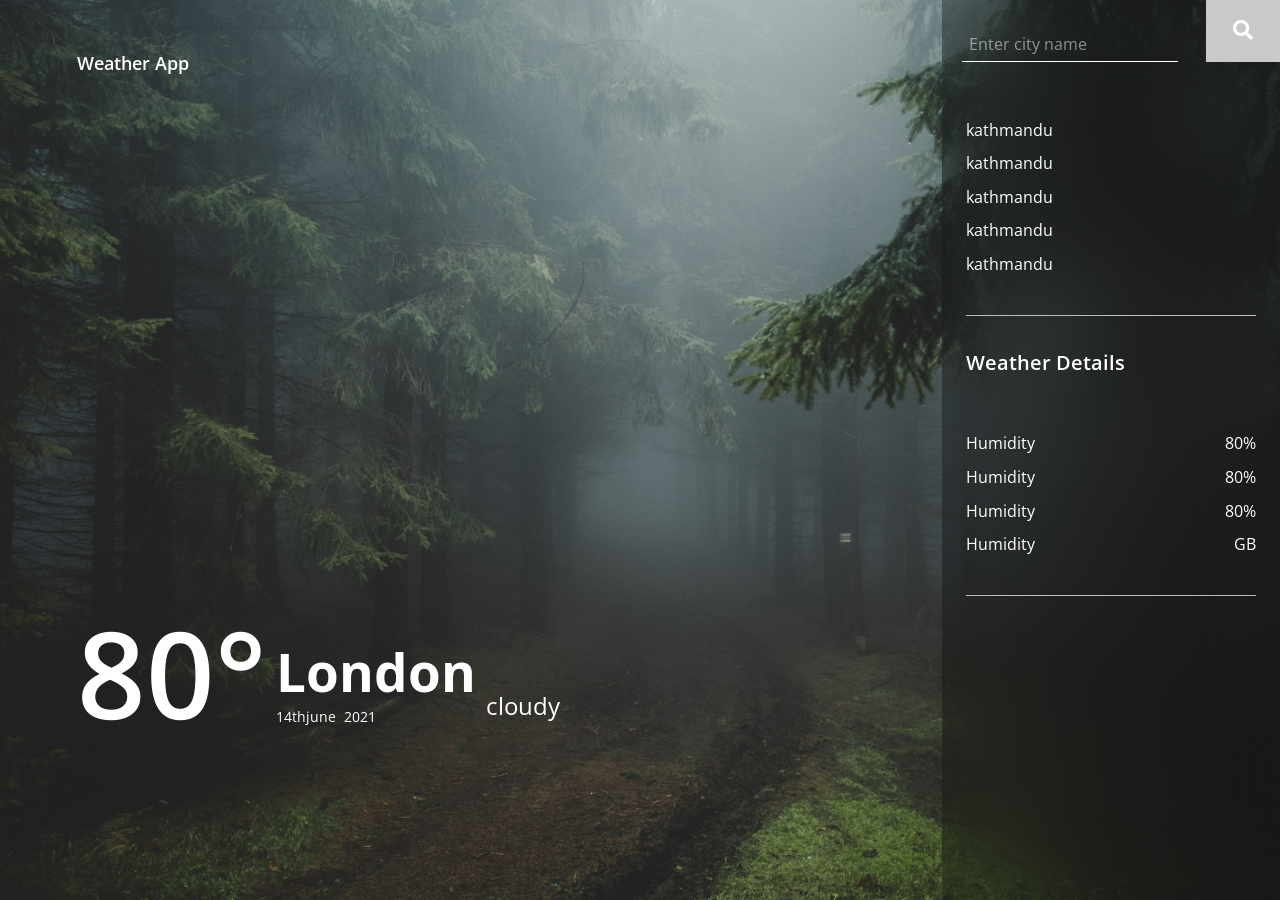
==== index.html @ ff4dd6c0 "oh yikes" ====
<!DOCTYPE html>
<html lang="en">
  <head>
    <meta charset="UTF-8" />
    <meta http-equiv="X-UA-Compatible" content="IE=edge" />
    <meta name="viewport" content="width=device-width, initial-scale=1.0" />
    <title>Document</title>
    <link rel="stylesheet" href="./Homepage.css" />
    <link
      rel="stylesheet"
      href="https://cdnjs.cloudflare.com/ajax/libs/font-awesome/5.15.3/css/all.min.css"
      integrity="sha512-iBBXm8fW90+nuLcSKlbmrPcLa0OT92xO1BIsZ+ywDWZCvqsWgccV3gFoRBv0z+8dLJgyAHIhR35VZc2oM/gI1w=="
      crossorigin="anonymous"
      referrerpolicy="no-referrer"
    />
  </head>

  <body>
    <section id="body">
      <div class="left-container">
        <div class="maincontent">
          <h1>Weather App</h1>
        </div>
        <div class="temperature">
          <h1 class="temp">80&deg;</h1>
          <div class="city">
            <h2 class="cities">London</h2>
            <p class="date">14thjune 2021</p>
          </div>
          <div class="weather">
            <img
              src="https://openweathermap.org/img/wn/04n.png"
              alt=""
              class="icon"
            />
            <p class="currentweather">cloudy</p>
          </div>
        </div>
      </div>
      <div class="right-container">
        <div class="searchbox">
          <input type="text" class="searchbar" placeholder="Enter city name" />
          <button type="button" onclick class="searchbutton">
            <i class="fas fa-search"></i>
          </button>
        </div>
        <div class="content">
          <ul>
            <li>kathmandu</li>
            <li>kathmandu</li>
            <li>kathmandu</li>
            <li>kathmandu</li>
            <li>kathmandu</li>
          </ul>
        </div>
        <div class="content">
          <h1>Weather Details</h1>
          <div class="weatherdetail">
            <p>Humidity</p>
            <p class="humidity">80%</p>
          </div>
          <div class="weatherdetail">
            <p>Humidity</p>
            <p class="pressure">80%</p>
          </div>
          <div class="weatherdetail">
            <p>Humidity</p>
            <p class="wind">80%</p>
          </div>
          <div class="weatherdetail">
            <p>Humidity</p>
            <p class="Country">GB</p>
          </div>
        </div>
      </div>
    </section>
    <script src="./homepage.js"></script>
  </body>
</html>
---- Homepage.css ----
@import url("https://fonts.googleapis.com/css2?family=Open+Sans:ital,wght@0,300;0,400;0,600;0,700;0,800;1,300;1,400;1,600;1,700;1,800&display=swap");
* {
  margin: 0;
  font-family: "Open Sans", sans-serif;
}
body {
  margin: 0;
  padding: 0;
}
h1 {
  color: white;
  font-size: 24px;
  font-weight: 600;
}
#body {
  display: flex;
  background-image: url("./Image/marek-szturc-4CDdd1RCt6w-unsplash.jpg");
  background-size: cover;
  background-position: center;
  height: 100vh;
  width: 100vw;
}
.left-container {
  width: 70%;
  padding: 4% 6%;
}
.left-container .maincontent {
  height: 60vh;
}
.left-container .maincontent h1 {
  font-size: 18px;
}
.left-container .temperature {
  word-spacing: 4px;
  display: flex;
  color: white;
}
.left-container .temperature h1 {
  font-size: 120px;
  font-weight: 600;
}
.left-container .temperature .city {
  margin-left: 10px;
  padding-top: 45px;
  font-size: 35px;
  font-weight: 400;
}
.left-container .temperature .city p {
  font-size: 14px;
}
.left-container .temperature .weather {
  padding-top: 65px;
  margin-left: 10px;
  font-size: 24px;
}
.left-container .temperature .weather i {
  font-size: 45px;
}
.right-container {
  width: 30%;
  background-color: rgba(0, 0, 0, 0.253);
  backdrop-filter: blur(40px);
}
.right-container .searchbox {
  display: flex;
  justify-content: space-between;
}

.right-container .searchbox input[type="text"] {
  outline: none;
  background: none;
  border: none;
  margin-left: 6%;
  margin-top: 8%;
  border-bottom: 1px solid white;
  padding: 0% 2%;
  font-size: 16px;
  color: white;
}

.right-container .searchbox input[type="text"]::placeholder {
  color: white;
  opacity: 0.5;
}

.right-container .searchbox button {
  border: none;
  outline: none;
  color: white;
  background: rgb(201, 201, 201);
  padding: 6% 8%;
}

.right-container .searchbox i {
  font-size: 20px;
  font-weight: 600;
}

.right-container .content {
  margin: 0% 7%;
  padding: 10% 0%;
  border-bottom: 1px solid rgba(255, 255, 255, 0.699);
}

.right-container .content ul {
  margin-top: 6%;
  list-style-type: none;
  color: white;
  padding: 0;
}
.right-container .content ul li {
  padding: 2% 0%;
}
.right-container .content h1 {
  margin-bottom: 50px;
  font-size: 20px;
}
.right-container .content .weatherdetail {
  color: rgb(255, 255, 255);
  display: flex;
  justify-content: space-between;
}
.right-container .content .weatherdetail p {
  margin: 2% 0%;
}
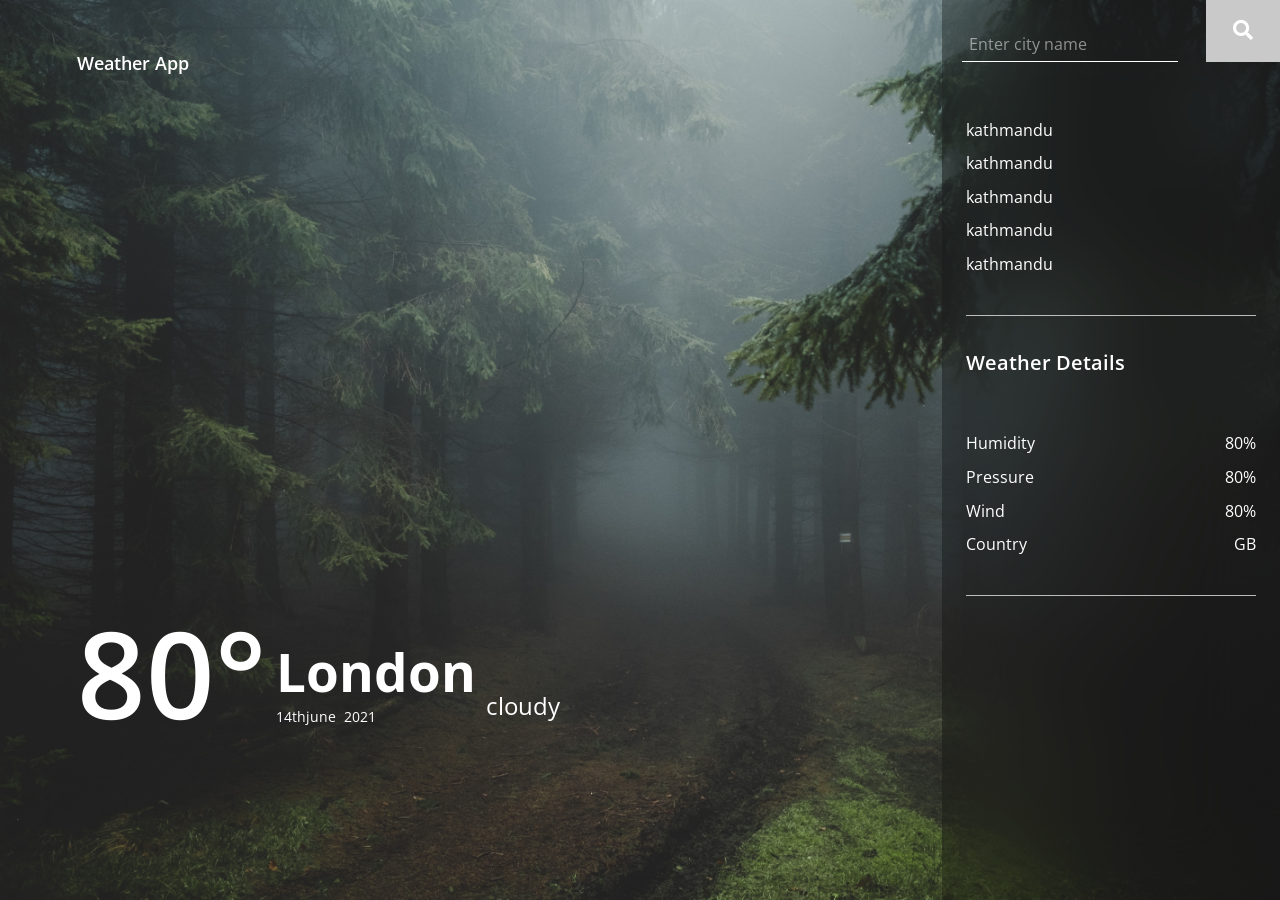
==== commit b0b776ad: "third commit" ====
--- a/index.html
+++ b/index.html
@@ -40,7 +40,7 @@
       <div class="right-container">
         <div class="searchbox">
           <input type="text" class="searchbar" placeholder="Enter city name" />
-          <button type="button" onclick class="searchbutton">
+          <button type="button" onclick=getResults() class="searchbutton">
             <i class="fas fa-search"></i>
           </button>
         </div>
@@ -60,15 +60,15 @@
             <p class="humidity">80%</p>
           </div>
           <div class="weatherdetail">
-            <p>Humidity</p>
+            <p>Pressure</p>
             <p class="pressure">80%</p>
           </div>
           <div class="weatherdetail">
-            <p>Humidity</p>
+            <p>Wind</p>
             <p class="wind">80%</p>
           </div>
           <div class="weatherdetail">
-            <p>Humidity</p>
+            <p>Country</p>
             <p class="Country">GB</p>
           </div>
         </div>
